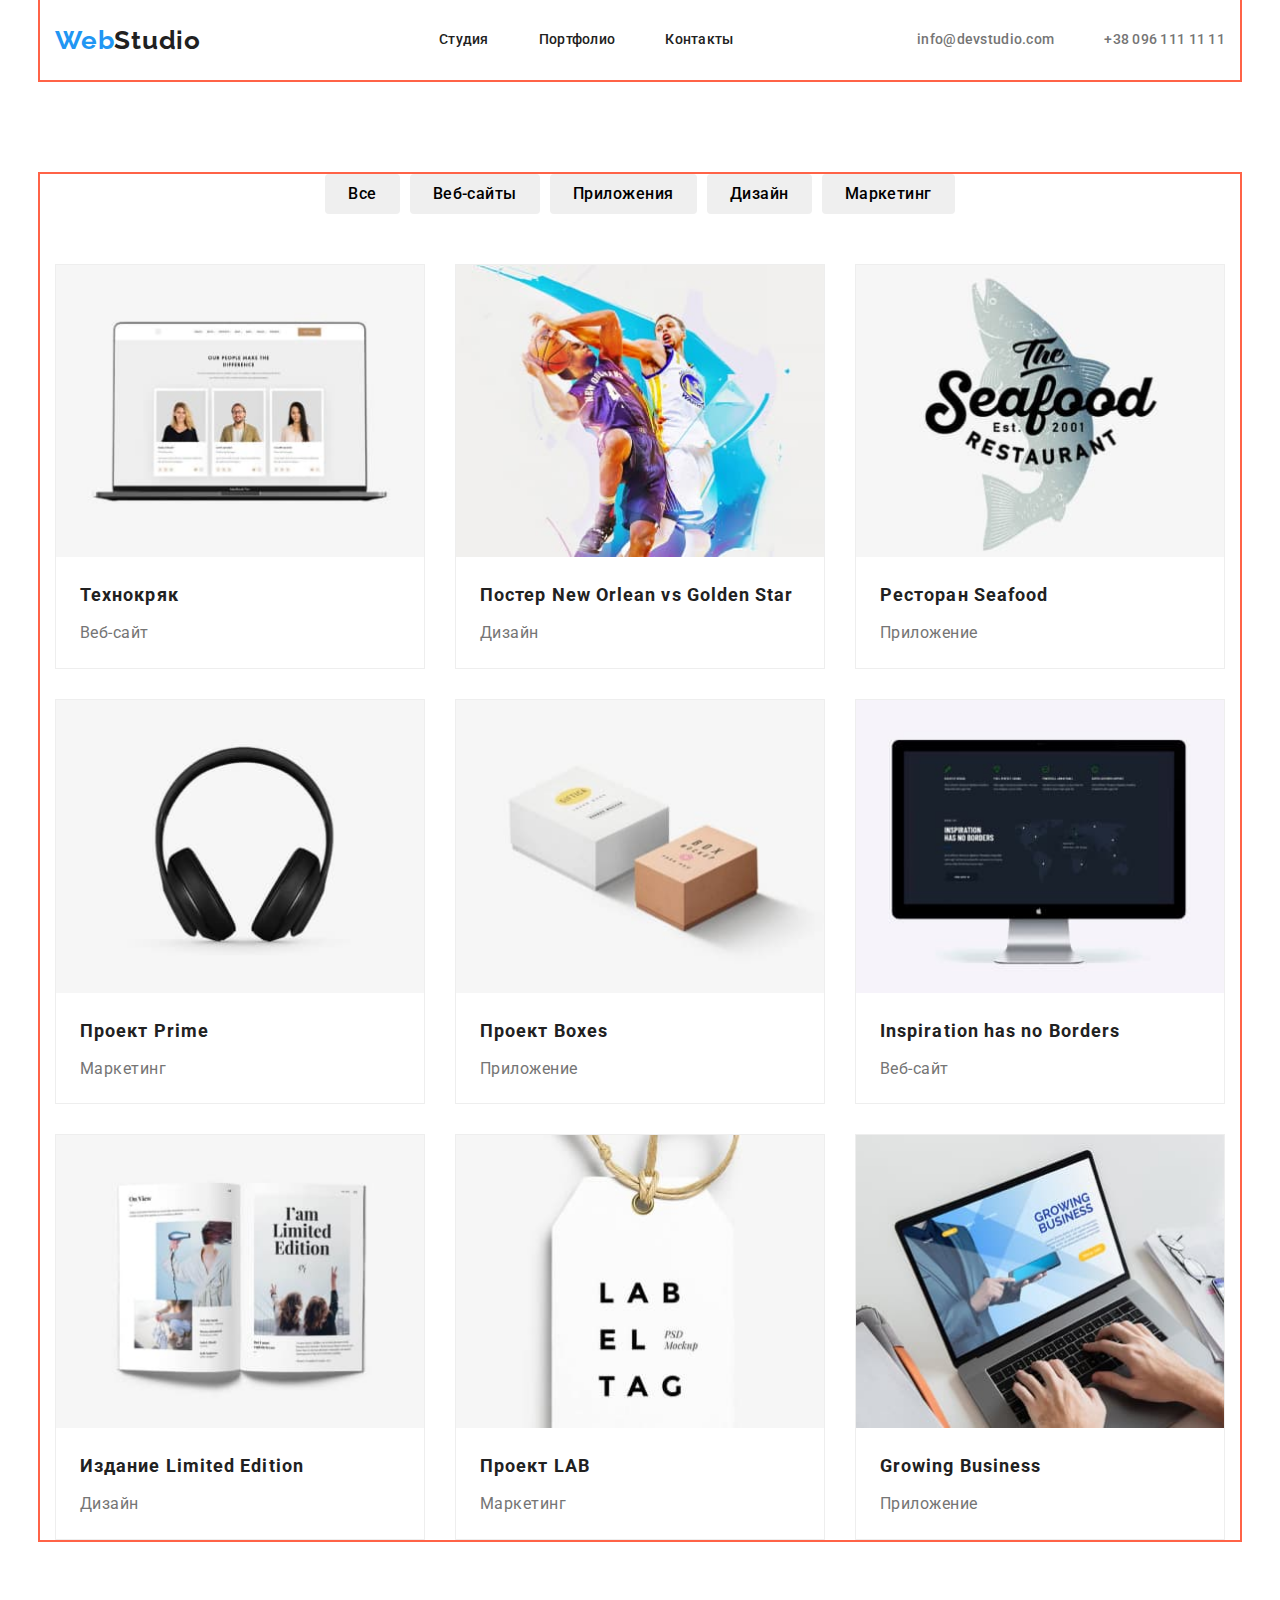
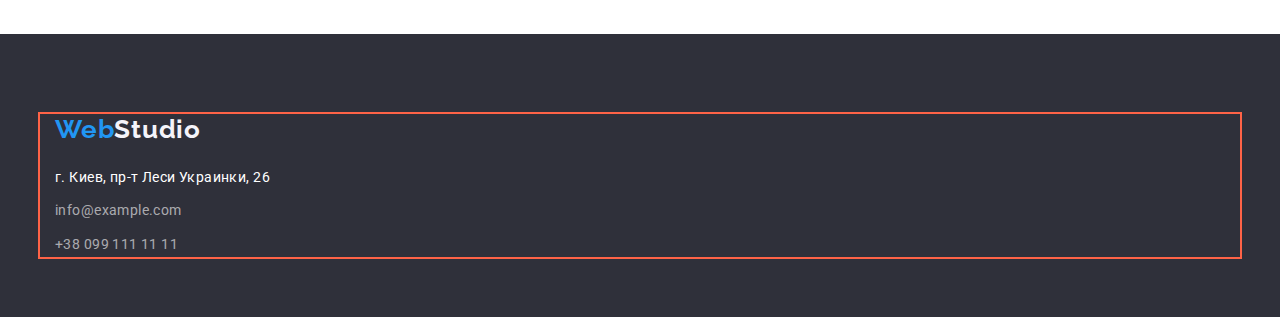
==== portfolio.html @ 0904f3a1 "Initial commit" ====
<!DOCTYPE html>
<html lang="en">
<head>
    <meta charset="UTF-8">
    <meta http-equiv="X-UA-Compatible" content="IE=edge">
    <meta name="viewport" content="width=device-width, initial-scale=1.0">
    <title>Portfolio</title>
    <link rel="preconnect" href="https://fonts.googleapis.com">
    <link rel="preconnect" href="https://fonts.gstatic.com" crossorigin>
    <link href="https://fonts.googleapis.com/css2?family=Raleway:wght@700&family=Roboto:wght@400;500;700;900&display=swap" rel="stylesheet">  
    <link rel="stylesheet" href="https://cdnjs.cloudflare.com/ajax/libs/modern-normalize/1.1.0/modern-normalize.min.css">
    <link rel="stylesheet" href="./css/styles.css"> 
</head>
<body>
     <!--Навігація у шапці-->
     <header>
      <div class="container line">
        <nav class="main-nav">
          <a class="logo" href="./index.html">
            <span class="logo accent">Web</span><span class="logo basic">Studio</span>
          </a>
          <ul class="links list">
            <li class="link-item">
              <a class="navigation" href="Студия">Студия</a>
            </li>
            <li class="link-item">
              <a class="navigation" href="./portfolio.html">Портфолио</a>
            </li>
            <li class="link-item">
              <a class="navigation" href="Контакты">Контакты</a>
            </li>
          </ul>
        </nav>  
        <ul class="address list">
          <li class="info">
            <a class="contact" href="mailto:info@devstudio.com">info@devstudio.com</a>
          </li>
          <li class=""info"> 
            <a class="contact" href="tel:+380961111111">+38 096 111 11 11</a>
           </li>
        </ul>   
      </div>
      </header>
      <main>
          <!-- Секція з кнопок -->
          <section class="section" >
            <div class="container">
              <h1 class="hidden-block">Портфолио</h1>
              <ul class="button-list">
                  <li class="button-item">
                    <button class="btn" type="button">Все</button>
                 </li>
                 <li class="button-item">
                    <button class="btn" type="button">Веб-сайты</button>
                 </li>
                 <li class="button-item">
                    <button class="btn" type="button">Приложения</button>
                 </li>
                 <li class="button-item">
                    <button class="btn" type="button">Дизайн</button>
                 </li>
                 <li class="button-item">
                    <button class="btn" type="button">Маркетинг</button>
                 </li>
              </ul>
              <ul class="image-list">
                  <li class="image-item">
                      <img src="./images/port (9).jpg" alt="Технокряк" width="370" height="294">
                      <h2 class="image-name">Технокряк</h2>
                      <p class="type">Веб-сайт</p>
                  </li>
                  <li class="image-item">
                    <img src="./images/port (8).jpg" alt="Постер New Orlean vs Golden Star" width="370" height="294">
                    <h2 class="image-name">Постер New Orlean vs Golden Star </h2>
                    <p class="type">Дизайн</p>
                  </li>
                  <li class="image-item">
                    <img src="./images/port (7).jpg" alt="Ресторан Seafood" width="370" height="294">
                    <h2 class="image-name">Ресторан Seafood</h2>
                    <p class="type">Приложение</p> 
                  </li>
                  <li class="image-item">
                    <img src="./images/port (6).jpg" alt="Проект Prime" width="370" height="294">
                    <h2 class="image-name">Проект Prime</h2>
                    <p class="type">Маркетинг</p>
                </li>
                <li class="image-item">
                  <img src="./images/port (5).jpg" alt="Проект Boxes" width="370" height="294">
                  <h2 class="image-name">Проект Boxes </h2>
                  <p class="type">Приложение</p>
                </li>
                <li class="image-item">
                  <img src="./images/port (1).jpg" alt="Inspiration has no Borders" width="370" height="294">
                  <h2 class="image-name">Inspiration has no Borders</h2>
                  <p class="type">Веб-сайт</p> 
                </li>
                <li class="image-item">
                  <img src="./images/port (4).jpg" alt="Издание Limited Edition" width="370" height="294">
                  <h2 class="image-name">Издание Limited Edition</h2>
                  <p class="type">Дизайн</p>
              </li>
              <li class="image-item">
                <img src="./images/port (3).jpg" alt="Проект LAB" width="370" height="294">
                <h2 class="image-name">Проект LAB </h2>
                <p class="type">Маркетинг</p>
              </li>
              <li class="image-item">
                <img src="./images/port (2).jpg" alt="Growing Business" width="370" height="294">
                <h2 class="image-name">Growing Business</h2>
                <p class="type">Приложение</p> 
              </li>   
              </ul>
            </div>  
          </section>
      </main>
      <footer class="footer">
        <div class="container footer-finish">
          <div class="webstudio">
            <a class="logotype" href="./index.html">
              <span class="logotype start">Web</span><span class="logotype end">Studio</span>
            </a>
          </div>
        
          <address class="address-footer">
              <ul class="info-list">
                  <li class="list-item">
                    <a class="map" href="https://www.google.com/maps/d/u/0/viewer?mid=10uSM3H-mIU3GznYo2szRIEphczw&hl=en_US&ll=50.427326999999984%2C30.538092&z=17">г. Киев, пр-т Леси Украинки, 26</a>
                  </li>
                  <li class="list-item">
                    <a class="contact-footer" href="mailto:info@example.com">info@example.com</a>
                  </li>
                  <li class="list-item">
                    <a class="contact-footer" href="tel:+380991111111">+38 099 111 11 11</a>
                  </li>
              </ul>
          </address>
        </div>
      </footer>
</body>
</html>
---- css/styles.css ----
html {
    box-sizing: border-box;
}

*,
*::after,
*::before {
    box-sizing: inherit;
}

h1,
h2,
h3,
h4,
h5,
h6,
p {
    margin: 0;
}

ul{ 
    margin: 0; 
    padding: 0; 
    list-style: none; 
}

.link {
    text-decoration: none;
    color: inherit;
}

img {
    display: block;
    max-width: 100%;
    height: auto;
}

:root {
--main-text-color:#212121;
--secondary-text-color:#757575;
--main-background-color:#F5F4FA;
--secondary-background-color:#2F303A;
--logo-accent-color: #2196F3;
--logo-main-color: #F5F4FA;
--button-color: #F5F4FA;
--button-background-color:#2196F3;
--active-focus-color: #212121;
--link-text-color:#2196F3;
--link-background-color: #F5F4FA;
--rare-white-text-color: #FFFFFF;
--contacts-text-color: rgba(255, 255, 255, 0.6);
}
body{
    font-family: Roboto, sans-serif;
}

.container{
    width: 1200px;
    padding-left: 15px;
    padding-right: 15px;
    margin: 0 auto;
    outline: 2px solid tomato; 
}

/* LOGO */
.logo{
font-family: 'Raleway';
font-style: normal;
font-weight: 700;
font-size: 26px;
line-height: 1.19;
letter-spacing: 0.03em;
text-decoration: none;
}
.logo .accent{
color: var(--logo-accent-color);
}
.logo .basic{
color: var(--main-text-color);
}
/* LINKS */
.navigation{
color: var(--main-text-color);
text-decoration: none;
}
.navigation:hover {
 background-color: transparent;
 color: #2196F3;
 }
 .navigation:focus {
  color: var(--active-focus-color);
}
.navigation:active {
  color: var(--active-focus-color);
 }
.navigation {
 cursor: pointer;
 text-decoration: none;
 }
 .links .navigation{
     display: block;
     padding-top: 32px;
     padding-bottom: 32px;
 }
 /* WEBSTUDIO HEADER*/
 .line{
    display: flex;
    align-items: center;

} 
  /*LINKS */
  .links {
      display: flex;
  }
.link-item{
font-weight: 500;
font-size: 14px;
line-height: 1.14;
letter-spacing: 0.02em;
text-decoration: none;
list-style-type: none; 
color: var(--main-text-color);
background-color: transparent;
}
.links .link-item:not(:last-child){
    margin-right: 50px;
}
.links{
    margin-left: 238px;
}
.main-nav{
    display: flex;
    align-items: center;

}
.contact{
    list-style-type: none; 
}

.address{
    margin-left: auto;
}
/* ADDRESS */
.address{
    display: flex;
    align-items: center;
}
.address{
color: var(--secondary-text-color);
font-weight: 500;
font-size: 14px;
line-height: 1.14;
letter-spacing: 0.02em;
text-decoration: none;
list-style-type: none;
}
.address .info:not(:last-child){
    margin-right: 50px;
}
.address .contact{
    display: block;
    padding-top: 32px;
    padding-bottom: 32px;

}

.contact:hover {
background-color: transparent;
color: var(--link-text-color);
}
.contact:focus {
    color: var(--active-focus-color);
}
.contact:active {
    color: var(--active-focus-color);
}
.contact {
    cursor: pointer;
}
.contact{
    color:  var(--secondary-text-color);
    text-decoration: none;
}


/* MAIN */
.hero{
    background-color: var(--secondary-background-color);
    text-align: center;
    padding-top: 200px;
    padding-bottom: 200px;
  
}
.header{
color: var(--rare-white-text-color);
background-color: var(--secondary-background-color);

font-weight: 900;
font-size: 44px;
line-height: 1.36;
text-align: center;
letter-spacing: 0.06em;
text-transform: uppercase;
}
.button{
    border-radius: 4px;
    padding: 10px 32px;
    border: 1px solid transparent;
    align-items: center;
    text-align: center;
    
    font-weight: 700;
    font-size: 16px;
    line-height: 1.87;
    
    letter-spacing: 0.06em;
    color: var(--button-color);
    background-color: var(--button-background-color);
    }
.button:hover {
    background: var(--button-background-color);
    color: var(--button-color);
}
.button:focus {
    color: var(--active-focus-color);
}
.button:active {
    color: var(--active-focus-color);
}
.button{
    cursor: pointer;
}

/* SECTIONS */
.section{
    padding-top: 94px;
    padding-bottom: 94px;
}
/* FEATURES */

.blocks{
font-weight: 700;
font-size: 36px;
line-height: 1.16;
text-align: center;
letter-spacing: 0.03em;
color: var(--main-text-color);
}
.hidden-block{
    position: absolute;
    width: 1px;
    height: 1px;
    margin: -1px;
    border: 0;
    padding: 0;
    white-space: nowrap;
    clip-path: inset(100%);
    clip: rect(0 0 0 0);
    overflow: hidden;
}
.feature-list{
    display: flex;
}
.feature-list .list-item{
    width: 270px;
}
.feature-list .list-item:not(:last-child){
margin-right: 30px;
}

.list-item{
    list-style-type: none;
    text-decoration: none;
}
.features{
font-weight: 700;
font-size: 14px;
line-height: 1.16;
letter-spacing: 0.03em;
text-transform: uppercase;
color: var(--main-text-color);
}
.features{
    margin-bottom: 10px;
}
.description{
font-weight: 400;
font-size: 14px;
line-height: 1.71;
letter-spacing: 0.03em;
color: var(--secondary-text-color);
}
/* WHAT WE DO */
.what-we-do{
    padding-top: 0;
}
.blocks{
    margin-bottom: 50px;
}
.task-list{
    display: flex;
}
.what-we-do .list-item{
    width: 370px;
}
.what-we-do .list-item:not(:last-child){
    margin-right: 30px;
}
/* COMMAND */
.team-list{
    display: flex;
}
.team-list .list-item:not(:last-child){
    margin-right: 30px;  
}
.team-list .list-item{
    box-shadow: 0px 1px 3px rgba(0, 0, 0, 0.12), 0px 1px 1px rgba(0, 0, 0, 0.14), 0px 2px 1px rgba(0, 0, 0, 0.2);
border-radius: 0px 0px 4px 4px;
}

.name{
font-weight: 500;
font-size: 16px;
line-height: 1.18;
text-align: center;
letter-spacing: 0.03em;
color: var(--main-text-color);
padding-top: 20px;
margin-bottom: 10px;
}
.occupation{
    padding-bottom: 20px;
}
.occupation{
    font-weight: 400;
    font-size: 16px;
    line-height: 1.18;
    text-align: center;
    letter-spacing: 0.03em;
    color: var(--secondary-text-color);
}
/* ....................PORTFOLIO................ */
.button-list{
    display: flex;
    justify-content: center;
}

.button-list .button-item:not(:last-child){
    margin-right: 10px;
}
.button-list{
    list-style-type: none;
}
.button-list{
    margin-bottom: 50px;
}
.btn:hover {
    background: var(--button-background-color);
    color: var(--button-color);
}
.btn:focus {
    color: var(--button-background-color);
}
.btn:active {
    color: var(--button-background-color);
}
.btn {
    cursor: pointer;
}
.btn{
display: inline-block;
border-radius: 4px;
padding: 6px 22px;
min-width: 72px;
border: 1px solid transparent;

font-weight: 500;
font-size: 16px;
line-height: 1.62;
text-align: center;
letter-spacing: 0.03em;
text-align: center;
color: var(--main-text-color)
background-color: var(--link-background-color);
}


/* ...............PICTURES................... */
 .image-list{
    display: flex;
    flex-wrap: wrap;
}
.image-list{
list-style-type: none;
}
.image-item{
margin-right: 30px;
margin-bottom: 30px;
}
.image-item:nth-child(3n) {
 margin-right: 0;
 }
.image-item:nth-last-child(-n + 3) {
    margin-bottom: 0;
}
.image-item{
    width: 370px;
    border: 1px solid #EEEEEE;
}

.image-name{
font-weight: 700;
font-size: 18px;
line-height: 2;
letter-spacing: 0.06em;
color: var(--main-text-color);
padding-top: 20px;
margin-bottom: 5px;
}
.image-name{
    padding-left: 24px;
    padding-right: 24px;
}
.type{
font-weight: 400;
font-size: 16px;
line-height: 1.87;
letter-spacing: 0.03em;
color: var(--secondary-text-color);
padding-bottom: 20px;
}
.type{
    padding-left: 24px;
    padding-right: 24px;
}

/* ................................FOOTER .............*/
.container  .footer-finish{
max-width: 1600px;
}
.webstudio{
    margin-top: 20px;
    margin-bottom: 20px;
}
.logotype {
font-family: 'Raleway';
font-weight: 700;
font-size: 26px;
line-height: 1.19;
letter-spacing: 0.03em;
text-decoration: none;

}
.logotype .start{
color: var(--logo-accent-color);
}
.logotype .end {
    color: var(--logo-main-color);
}
.footer{
    padding-top:60px ;
    padding-bottom:60px ;
}
.footer {
background: var(--secondary-background-color);
font-style: normal;
font-weight: 400;
font-size: 14px;
line-height: 1.7;
letter-spacing: 0.03em;

}
.address-footer{
font-style: normal;
font-size: 14px;
line-height: 1.7;
letter-spacing: 0.03em;
}
.info-list .list-item:not(:last-child){
    margin-bottom: 10px;
}
.map{
    color: var(--rare-white-text-color);
    text-decoration: none;
}
.contact-footer{
    color: var(--contacts-text-color);
    text-decoration: none;
}
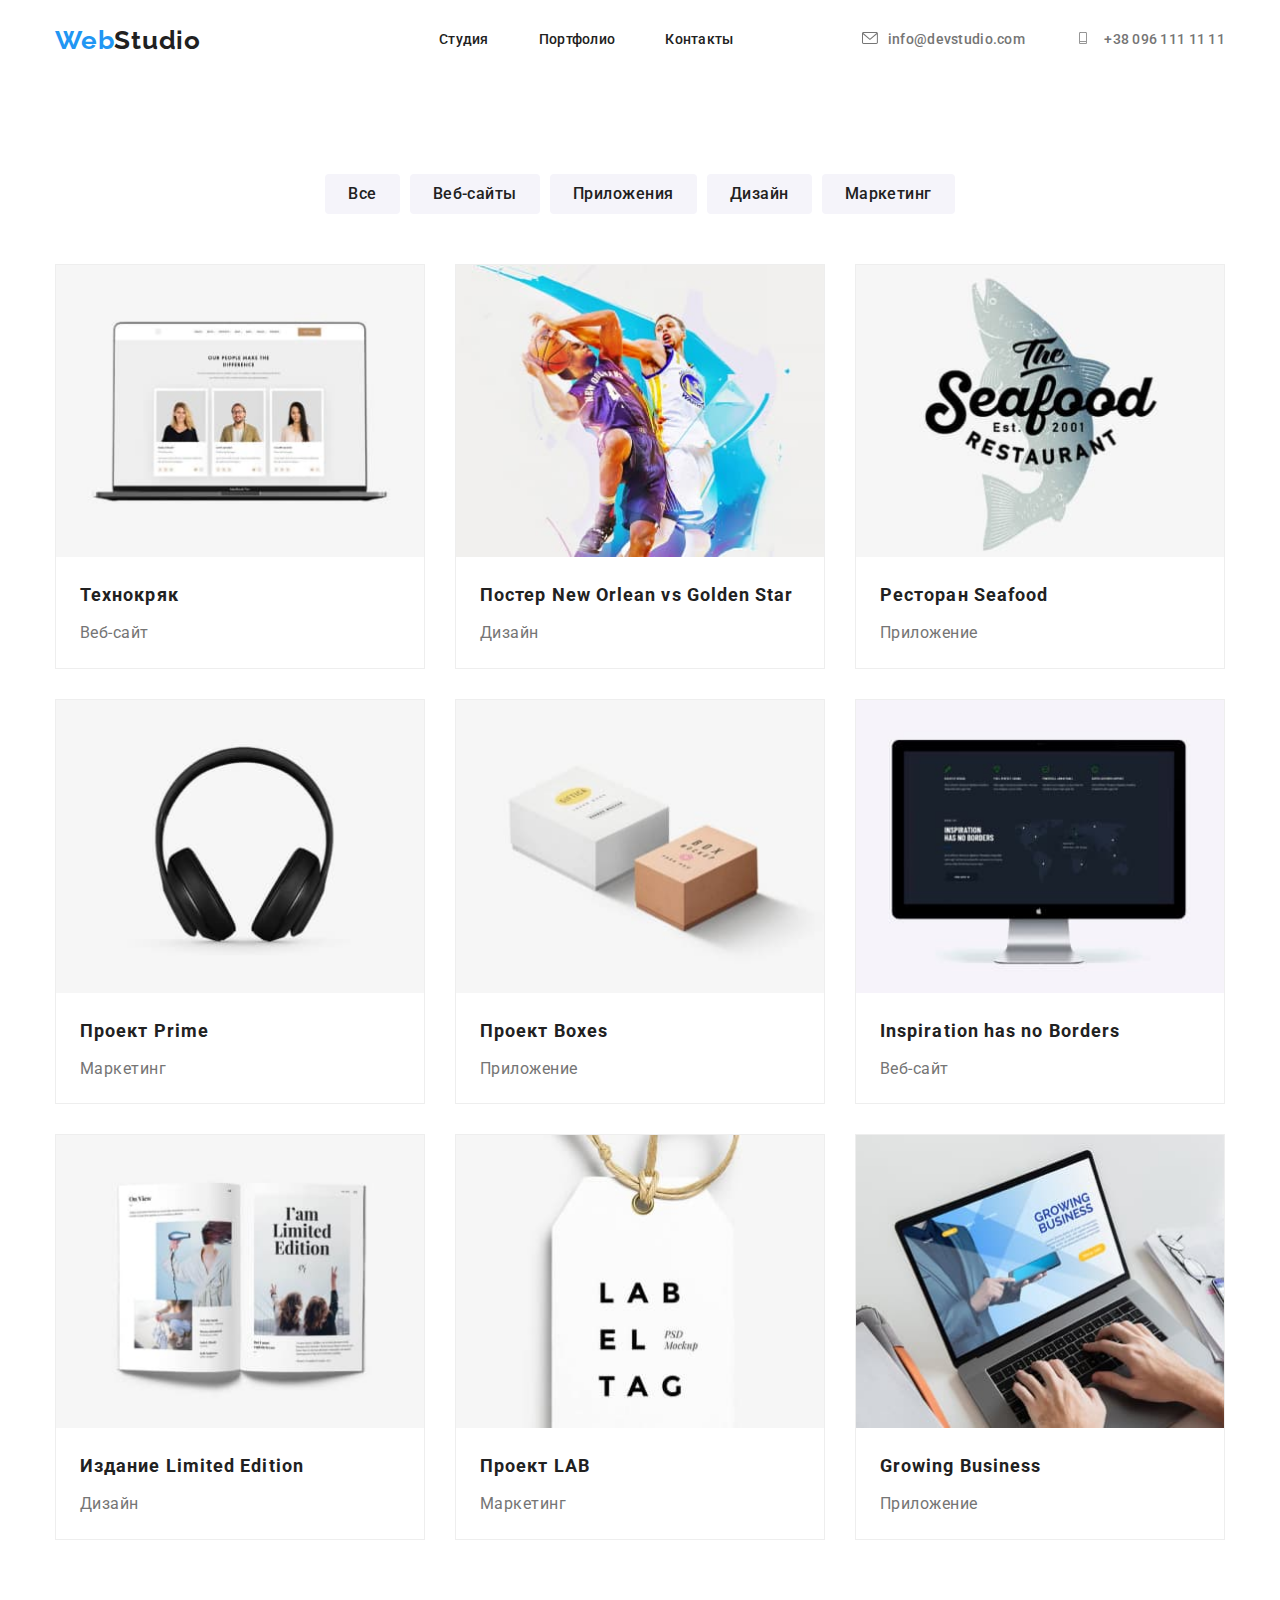
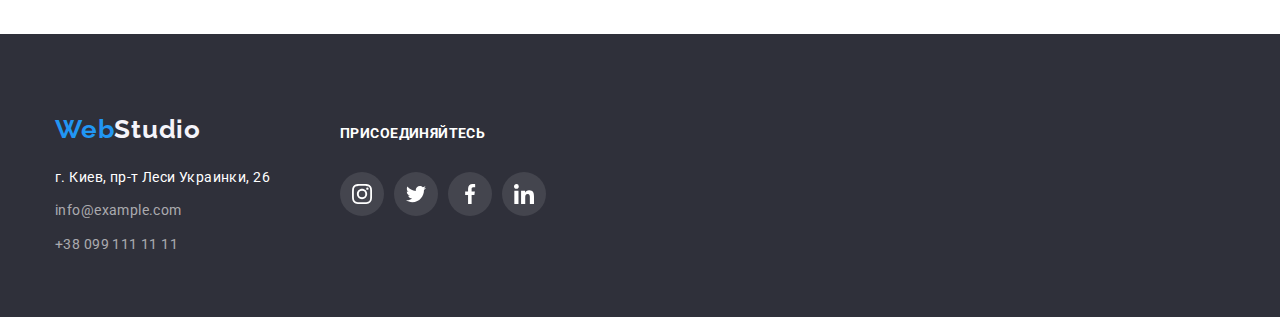
==== commit 53611cd9: "done" ====
--- a/portfolio.html
+++ b/portfolio.html
@@ -19,7 +19,7 @@
           <a class="logo" href="./index.html">
             <span class="logo accent">Web</span><span class="logo basic">Studio</span>
           </a>
-          <ul class="links list">
+          <ul class="links list ">
             <li class="link-item">
               <a class="navigation" href="Студия">Студия</a>
             </li>
@@ -33,14 +33,23 @@
         </nav>  
         <ul class="address list">
           <li class="info">
-            <a class="contact" href="mailto:info@devstudio.com">info@devstudio.com</a>
+            <a class="contact" href="mailto:info@devstudio.com">
+              <svg class="icon" width="16" height="12"> 
+                <use href="./images/icon/sprite.svg#envelope"></use> 
+            </svg>info@devstudio.com
+            </a>
           </li>
-          <li class=""info"> 
-            <a class="contact" href="tel:+380961111111">+38 096 111 11 11</a>
+          <li class="info"> 
+            <a class="contact" href="tel:+380961111111">
+              <svg class="icon" width="16" height="12"> 
+                <use href="./images/icon/sprite.svg#phone"></use> 
+            </svg> +38 096 111 11 11
+          </a>
            </li>
         </ul>   
       </div>
-      </header>
+      
+    </header>
       <main>
           <!-- Секція з кнопок -->
           <section class="section" >
@@ -115,12 +124,12 @@
       </main>
       <footer class="footer">
         <div class="container footer-finish">
-          <div class="webstudio">
+          <div>
+            <div class="webstudio">
             <a class="logotype" href="./index.html">
               <span class="logotype start">Web</span><span class="logotype end">Studio</span>
             </a>
-          </div>
-        
+          </div> 
           <address class="address-footer">
               <ul class="info-list">
                   <li class="list-item">
@@ -133,8 +142,39 @@
                     <a class="contact-footer" href="tel:+380991111111">+38 099 111 11 11</a>
                   </li>
               </ul>
-          </address>
+          </address>     
+          </div>
+          
+        <div class="join-info">
+          <p class="join-us"> ПРИСОЕДИНЯЙТЕСЬ</p>
+          <ul class="join-list">
+            <li class="join-item">
+              <a class="join-link" href="" aria-label="Instagram"> 
+              <svg class="join-icon" width="20" height="20"> 
+                  <use href="./images/icon/sprite.svg#instagram"></use> 
+              </svg> </a> 
+            </li>
+            <li class="join-item">
+              <a class="join-link" href="" aria-label="Instagram"> 
+              <svg class="join-icon" width="20" height="20"> 
+                  <use href="./images/icon/sprite.svg#twitter"></use> 
+              </svg> </a> 
+            </li>
+            <li class="join-item">
+              <a class="join-link" href="" aria-label="Instagram"> 
+              <svg class="join-icon" width="20" height="20"> 
+                  <use href="./images/icon/sprite.svg#facebook"></use> 
+              </svg> </a> 
+            </li>
+            <li class="join-item">
+              <a class="join-link" href="" aria-label="Instagram"> 
+              <svg class="join-icon" width="20" height="20"> 
+                  <use href="./images/icon/sprite.svg#linkedin"></use> 
+              </svg> </a> 
+            </li>
+          </ul>
         </div>
-      </footer>
+      </div>
+    </footer>
 </body>
 </html>--- a/css/styles.css
+++ b/css/styles.css
@@ -59,7 +59,7 @@
     padding-left: 15px;
     padding-right: 15px;
     margin: 0 auto;
-    outline: 2px solid tomato; 
+    /* outline: 2px solid tomato;  */
 }
 
 /* LOGO */
@@ -181,19 +181,43 @@
     color:  var(--secondary-text-color);
     text-decoration: none;
 }
-
+/* .......ICON......... */
+.icon{
+    margin-right: 10px;
+    fill: currentColor;
+}
+.icon:hover,
+.icon:focus{
+    color: var(--link-text-color);
+}
 
 /* MAIN */
+
 .hero{
-    background-color: var(--secondary-background-color);
+    background-image: linear-gradient(
+        to right,
+        rgba(47, 48, 58, 0.4),
+        rgba(47, 48, 58, 0.4)
+    ),
+    url("../images/hero.jpg");
+    background-repeat: no-repeat;
+    background-position: center;
+    background-size: cover;
+}
+.hero{
     text-align: center;
     padding-top: 200px;
     padding-bottom: 200px;
-  
-}
+    max-width: 1600px;
+    height: 600px;
+    margin-left: auto;
+    margin-right: auto;
+}
+
+
 .header{
 color: var(--rare-white-text-color);
-background-color: var(--secondary-background-color);
+/* background-color: var(--secondary-background-color); */
 
 font-weight: 900;
 font-size: 44px;
@@ -201,6 +225,7 @@
 text-align: center;
 letter-spacing: 0.06em;
 text-transform: uppercase;
+padding-bottom: 30px;
 }
 .button{
     border-radius: 4px;
@@ -290,7 +315,14 @@
 letter-spacing: 0.03em;
 color: var(--secondary-text-color);
 }
-/* WHAT WE DO */
+.background-icon{
+   padding: 25px 100px;
+   justify-content: center;
+   align-items: center;
+   margin-bottom: 30px;
+   background-color: #dbdbde;
+}
+/* .............................................WHAT WE DO .............................*/
 .what-we-do{
     padding-top: 0;
 }
@@ -306,7 +338,8 @@
 .what-we-do .list-item:not(:last-child){
     margin-right: 30px;
 }
-/* COMMAND */
+/* .................................................COMMAND ......................................*/
+
 .team-list{
     display: flex;
 }
@@ -325,11 +358,11 @@
 text-align: center;
 letter-spacing: 0.03em;
 color: var(--main-text-color);
-padding-top: 20px;
 margin-bottom: 10px;
 }
-.occupation{
-    padding-bottom: 20px;
+.measures{
+    margin-top: 30px;
+    margin-bottom: 16px;
 }
 .occupation{
     font-weight: 400;
@@ -339,6 +372,77 @@
     letter-spacing: 0.03em;
     color: var(--secondary-text-color);
 }
+
+.section .team .list-item{
+    box-shadow: 0 10px 10px -5px rgba(0,0,0,0.3);
+}
+
+ .network-list{
+    display: flex;
+    justify-content: center;
+    margin-top: 30px;
+    margin-bottom: 30px;
+}
+
+
+.network-link:hover,
+.netwotk-link:focus{
+    background-color: var(--button-background-color);
+    border-radius: 50%;
+    fill: #ffffff;
+ }
+ /*
+.network-item:not(:last-child){
+    margin-right: 10px;
+}  */
+
+
+.network-link{
+    fill: #AFB1B8;
+    width: 44px;
+    height: 44px;
+    display: flex;
+    border-radius: 50%;
+    justify-content: center;
+    align-items: center;
+}
+
+
+
+/* ................................... ..... . . .  .. .CLIENTS...................................... */
+.clients-list{
+    display: flex; 
+ }
+.clients-item{
+    display: flex;
+    align-items: center;
+    justify-content: center;
+    cursor: pointer;
+    width: 170px;
+}
+.clients-item:not(:last-child) {
+    margin-right: 30px;
+}
+.clients-link {
+    fill: #AFB1B8;
+    display: flex;
+    width: 170px;
+    height: 92px;
+    justify-content: center;
+    align-items: center;
+    color: #AFB1B8;
+    border: 1px solid #AFB1B8;
+    border-radius: 4px;
+    cursor: pointer;
+}
+.clients-link:hover,
+.clients-link:focus {
+  color: var(--button-background-color);
+  border: 1px solid var(--button-background-color);
+}
+.clients-logo{
+    fill: currentColor;
+}
 /* ....................PORTFOLIO................ */
 .button-list{
     display: flex;
@@ -380,7 +484,7 @@
 text-align: center;
 letter-spacing: 0.03em;
 text-align: center;
-color: var(--main-text-color)
+color: var(--main-text-color);
 background-color: var(--link-background-color);
 }
 
@@ -407,7 +511,12 @@
     width: 370px;
     border: 1px solid #EEEEEE;
 }
-
+.image-item:hover,
+.image-item:focus{
+    box-shadow: 0px 1px 1px rgba(0, 0, 0, 0.12),
+    0px 4px 4px rgba(0, 0, 0, 0.06),
+    1px 4px 6px rgba(0, 0, 0, 0.16);
+}
 .image-name{
 font-weight: 700;
 font-size: 18px;
@@ -487,3 +596,44 @@
     color: var(--contacts-text-color);
     text-decoration: none;
 }
+
+.footer-finish{
+    display: flex;
+    align-items: baseline;
+}
+.join-info{
+    display: block;
+    margin-left: 70px;
+}
+
+.join-us{
+    font-style: normal;
+    font-weight: 700;
+    font-size: 14px;
+    line-height: 1.14;
+    letter-spacing: 0.03em;
+    text-transform: uppercase;
+    color: var(--rare-white-text-color);
+    margin-bottom: 30px;
+    }
+.join-list{
+display: flex;
+justify-content: center;
+}
+.join-item:not(:last-child) {
+    margin-right: 10px;
+  }
+.join-link{
+fill: #ffffff;
+width: 44px;
+height: 44px;
+display: flex;
+background-color: rgba(255, 255, 255, 0.1);
+border-radius: 50%;
+justify-content: center;
+ align-items: center;
+}
+.join-link:hover,
+.join-link:focus{
+    background-color: var(--button-background-color);
+}
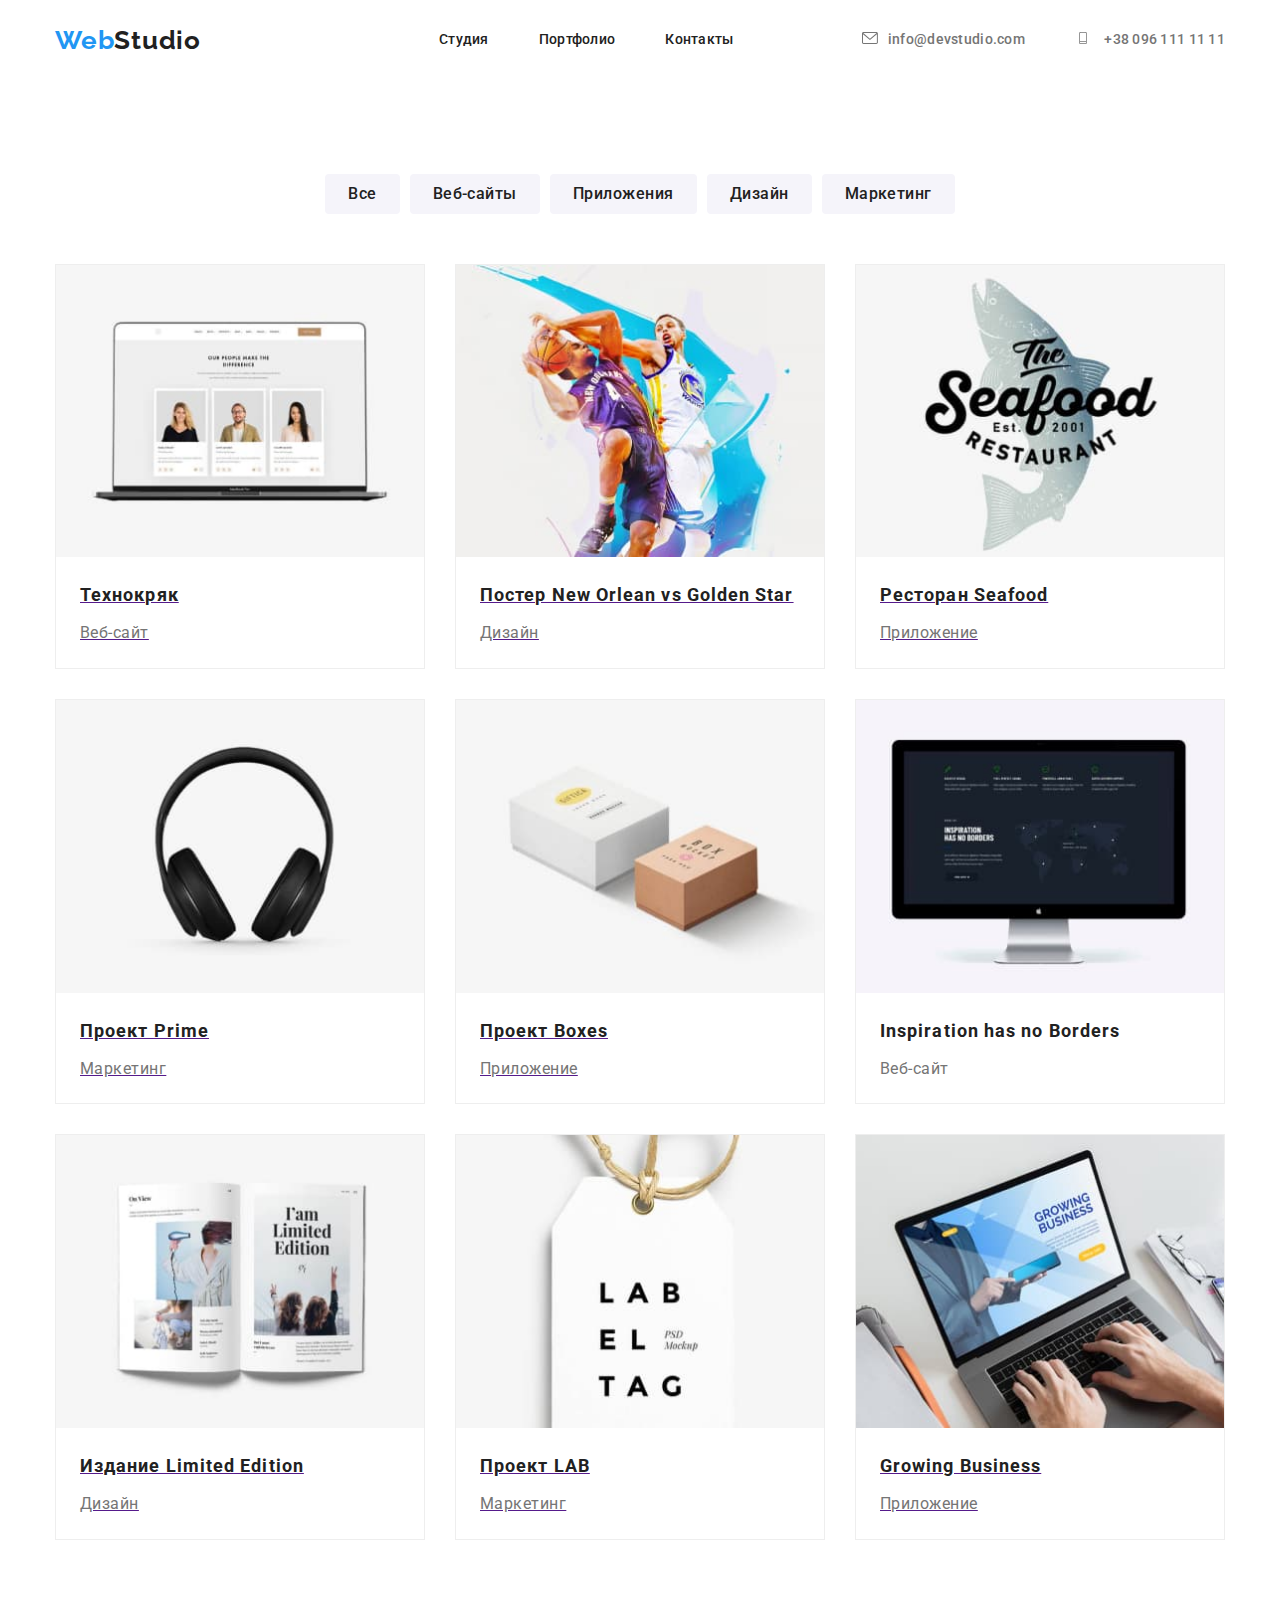
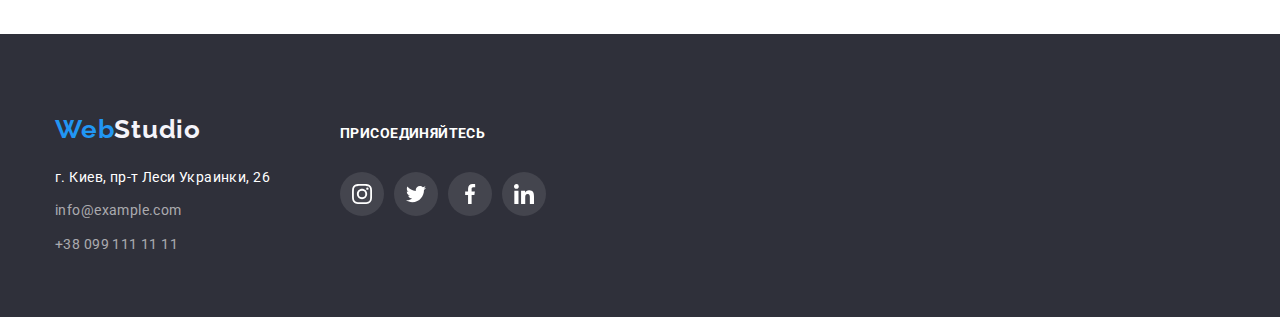
==== commit 92b77114: "+hover/focus" ====
--- a/portfolio.html
+++ b/portfolio.html
@@ -74,49 +74,67 @@
               </ul>
               <ul class="image-list">
                   <li class="image-item">
+                    <a class="project-link" href="">
                       <img src="./images/port (9).jpg" alt="Технокряк" width="370" height="294">
                       <h2 class="image-name">Технокряк</h2>
                       <p class="type">Веб-сайт</p>
+                    </a>
                   </li>
                   <li class="image-item">
+                    <a class="project-link" href="">
                     <img src="./images/port (8).jpg" alt="Постер New Orlean vs Golden Star" width="370" height="294">
                     <h2 class="image-name">Постер New Orlean vs Golden Star </h2>
                     <p class="type">Дизайн</p>
+                    </a>
                   </li>
                   <li class="image-item">
+                    <a class="project-link" href="">
                     <img src="./images/port (7).jpg" alt="Ресторан Seafood" width="370" height="294">
                     <h2 class="image-name">Ресторан Seafood</h2>
                     <p class="type">Приложение</p> 
+                    </a>
                   </li>
                   <li class="image-item">
+                    <a class="project-link" href="">
                     <img src="./images/port (6).jpg" alt="Проект Prime" width="370" height="294">
                     <h2 class="image-name">Проект Prime</h2>
                     <p class="type">Маркетинг</p>
+                    </a>
                 </li>
                 <li class="image-item">
+                  <a class="project-link" href="">
                   <img src="./images/port (5).jpg" alt="Проект Boxes" width="370" height="294">
                   <h2 class="image-name">Проект Boxes </h2>
                   <p class="type">Приложение</p>
+                  </a>
                 </li>
                 <li class="image-item">
+                  <a class="project-link" href=""></a>
                   <img src="./images/port (1).jpg" alt="Inspiration has no Borders" width="370" height="294">
                   <h2 class="image-name">Inspiration has no Borders</h2>
                   <p class="type">Веб-сайт</p> 
+                  </a>
                 </li>
                 <li class="image-item">
+                  <a class="project-link" href="">
                   <img src="./images/port (4).jpg" alt="Издание Limited Edition" width="370" height="294">
                   <h2 class="image-name">Издание Limited Edition</h2>
                   <p class="type">Дизайн</p>
+                  </a>
               </li>
               <li class="image-item">
+                <a class="project-link" href="">
                 <img src="./images/port (3).jpg" alt="Проект LAB" width="370" height="294">
                 <h2 class="image-name">Проект LAB </h2>
                 <p class="type">Маркетинг</p>
+                </a>
               </li>
               <li class="image-item">
+                <a class="project-link" href="">
                 <img src="./images/port (2).jpg" alt="Growing Business" width="370" height="294">
                 <h2 class="image-name">Growing Business</h2>
                 <p class="type">Приложение</p> 
+                </a>
               </li>   
               </ul>
             </div>  
--- a/css/styles.css
+++ b/css/styles.css
@@ -542,7 +542,10 @@
     padding-left: 24px;
     padding-right: 24px;
 }
-
+.project-link:hover,
+.project-lick:focus{
+
+}
 /* ................................FOOTER .............*/
 .container  .footer-finish{
 max-width: 1600px;
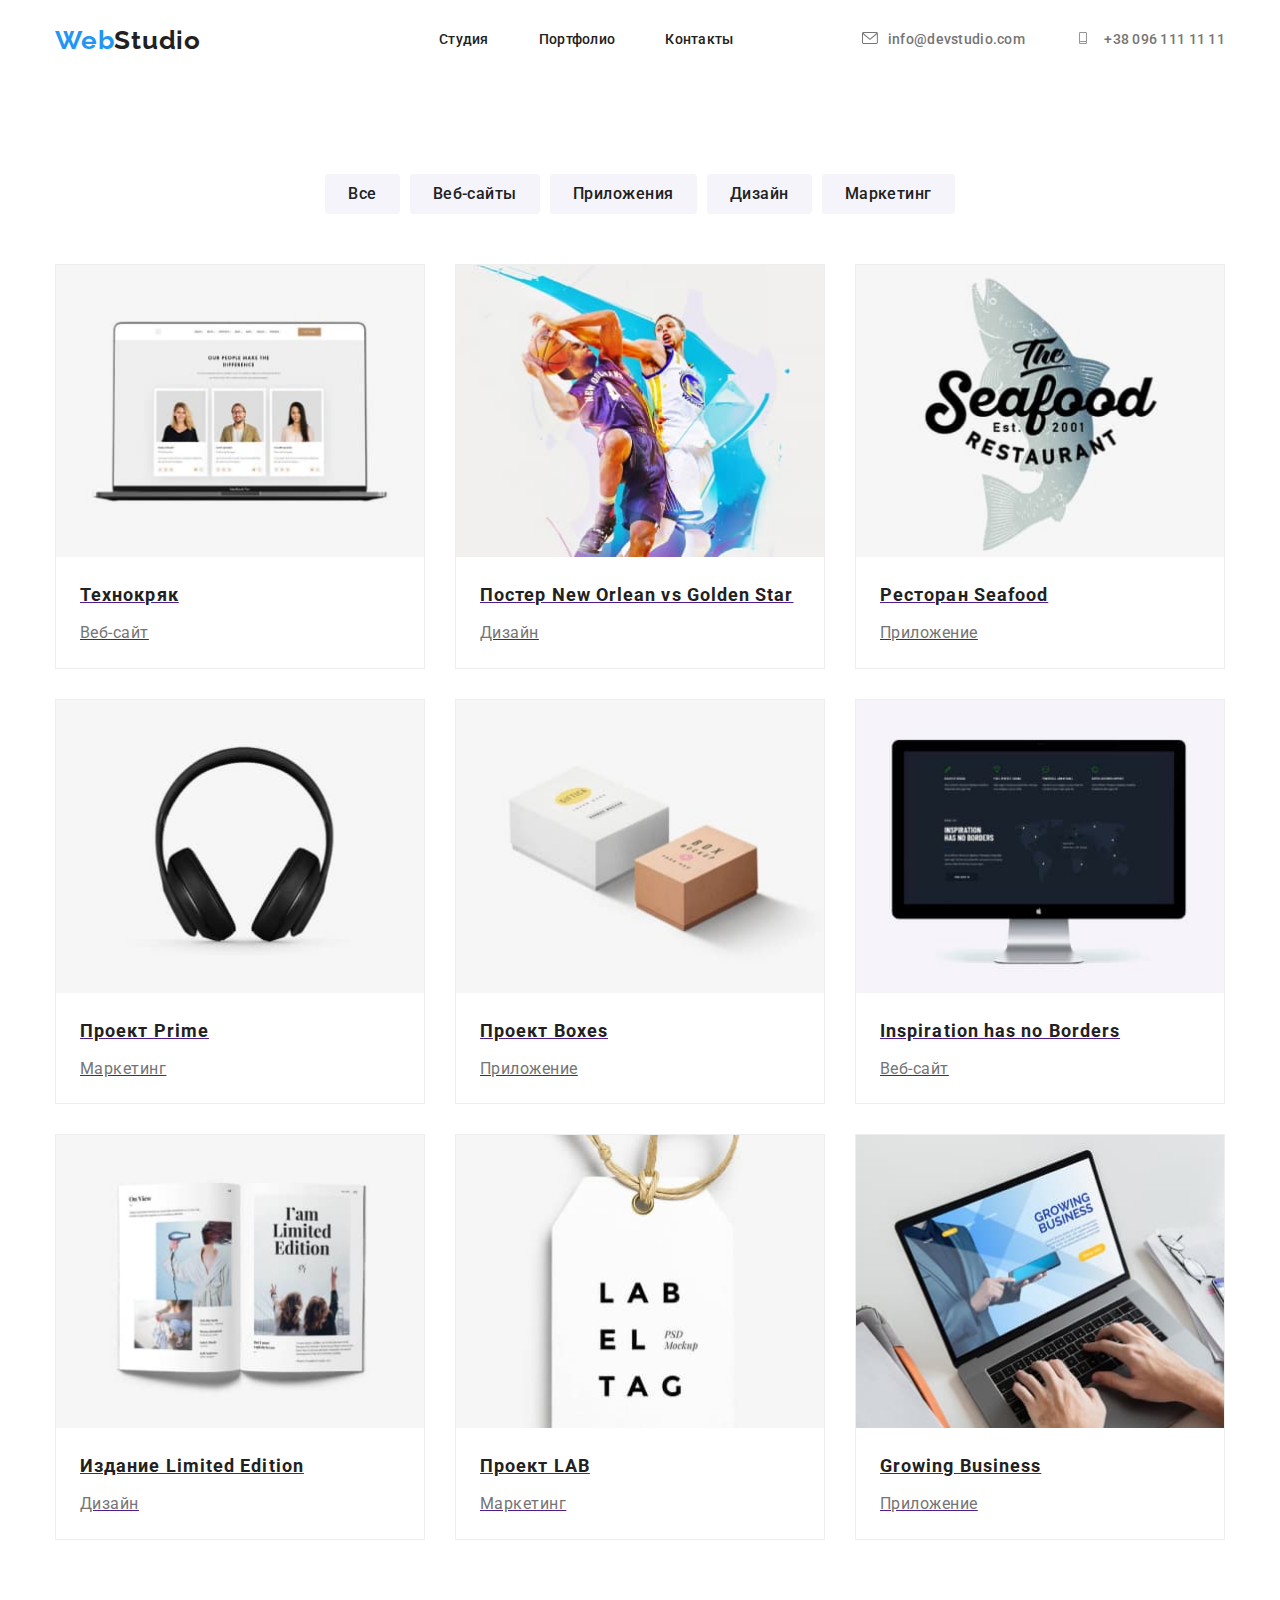
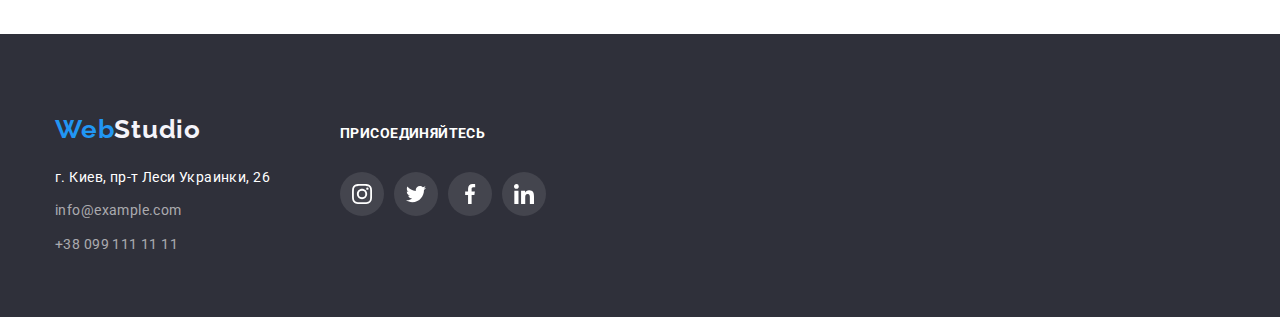
==== commit 544d3ced: "и" ====
--- a/portfolio.html
+++ b/portfolio.html
@@ -109,7 +109,7 @@
                   </a>
                 </li>
                 <li class="image-item">
-                  <a class="project-link" href=""></a>
+                  <a class="project-link" href="">
                   <img src="./images/port (1).jpg" alt="Inspiration has no Borders" width="370" height="294">
                   <h2 class="image-name">Inspiration has no Borders</h2>
                   <p class="type">Веб-сайт</p> 
